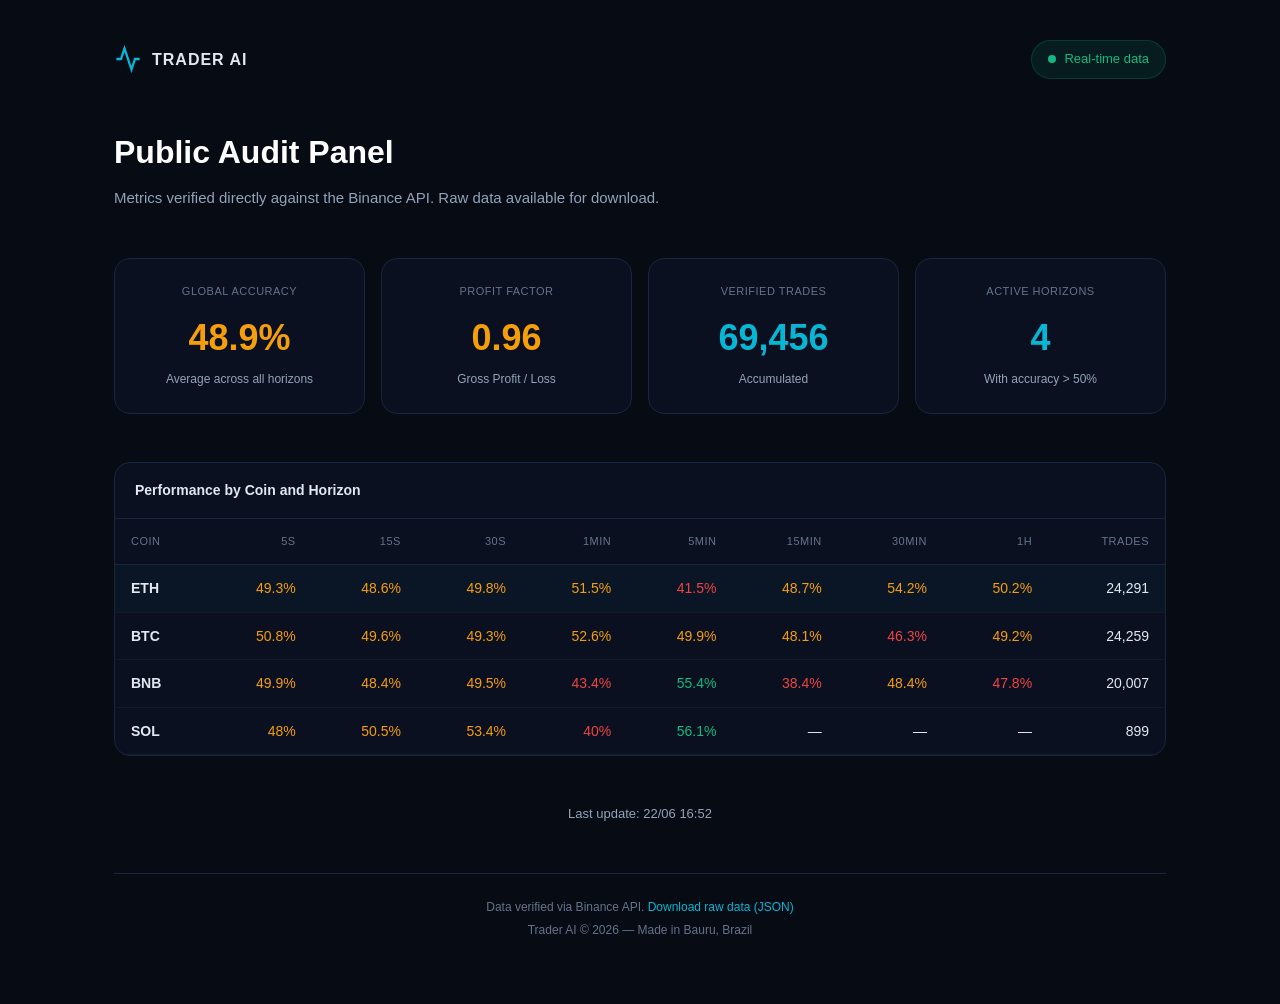
==== dashboard-en.html @ 975e0961 "Landing page e dashboard em inglês" ====
<!DOCTYPE html>
<html lang="en">
<head>
    <meta charset="UTF-8">
    <meta name="viewport" content="width=device-width, initial-scale=1.0">
    <title>Trader AI — Public Audit</title>
    <link rel="icon" href="data:,">
    <style>
        :root {
            --bg: #060b14;
            --bg-card: #0a1020;
            --border: #1a2540;
            --cyan: #06b6d4;
            --blue: #3b82f6;
            --green: #10b981;
            --red: #ef4444;
            --text: #e2e8f0;
            --text-dim: #94a3b8;
            --text-muted: #64748b;
        }

        * { margin: 0; padding: 0; box-sizing: border-box; }

        body {
            font-family: -apple-system, BlinkMacSystemFont, 'Segoe UI', 'Inter', Roboto, sans-serif;
            background: var(--bg);
            color: var(--text);
            line-height: 1.6;
            -webkit-font-smoothing: antialiased;
            min-height: 100vh;
        }

        .container {
            max-width: 1100px;
            margin: 0 auto;
            padding: 40px 24px;
        }

        /* Header */
        .header {
            display: flex;
            align-items: center;
            justify-content: space-between;
            margin-bottom: 48px;
            flex-wrap: wrap;
            gap: 16px;
        }

        .logo {
            display: flex;
            align-items: center;
            gap: 10px;
            color: var(--text);
            text-decoration: none;
            font-weight: 700;
            font-size: 16px;
            letter-spacing: 1px;
        }

        .logo svg {
            color: var(--cyan);
        }

        .status {
            display: flex;
            align-items: center;
            gap: 8px;
            padding: 8px 16px;
            background: rgba(16, 185, 129, 0.1);
            border: 1px solid rgba(16, 185, 129, 0.2);
            border-radius: 50px;
            font-size: 13px;
            color: var(--green);
        }

        .pulse {
            width: 8px;
            height: 8px;
            background: var(--green);
            border-radius: 50%;
            animation: pulse 2s infinite;
        }

        @keyframes pulse {
            0%, 100% { opacity: 1; }
            50% { opacity: 0.4; }
        }

        h1 {
            font-size: 32px;
            font-weight: 800;
            color: #fff;
            margin-bottom: 8px;
        }

        .subtitle {
            color: var(--text-dim);
            font-size: 15px;
            margin-bottom: 48px;
        }

        /* Cards */
        .cards-grid {
            display: grid;
            grid-template-columns: repeat(4, 1fr);
            gap: 16px;
            margin-bottom: 48px;
        }

        .card {
            background: var(--bg-card);
            border: 1px solid var(--border);
            border-radius: 16px;
            padding: 24px;
            text-align: center;
        }

        .card-label {
            font-size: 11px;
            color: var(--text-muted);
            text-transform: uppercase;
            letter-spacing: 0.5px;
            margin-bottom: 8px;
        }

        .card-value {
            font-size: 36px;
            font-weight: 800;
            color: var(--cyan);
        }

        .card-value.green { color: var(--green); }
        .card-value.yellow { color: #f59e0b; }

        .card-sub {
            font-size: 12px;
            color: var(--text-dim);
            margin-top: 4px;
        }

        /* Table */
        .table-section {
            background: var(--bg-card);
            border: 1px solid var(--border);
            border-radius: 16px;
            overflow: hidden;
            margin-bottom: 48px;
        }

        .table-header {
            padding: 16px 20px;
            border-bottom: 1px solid var(--border);
            font-size: 14px;
            font-weight: 600;
            color: var(--text);
        }

        .table-wrapper {
            overflow-x: auto;
        }

        table {
            width: 100%;
            border-collapse: collapse;
            font-size: 14px;
        }

        th {
            text-align: right;
            padding: 14px 16px;
            color: var(--text-muted);
            font-weight: 500;
            font-size: 11px;
            text-transform: uppercase;
            letter-spacing: 0.5px;
            border-bottom: 1px solid var(--border);
        }

        th:first-child { text-align: left; }

        td {
            text-align: right;
            padding: 12px 16px;
            border-bottom: 1px solid rgba(255,255,255,0.04);
            font-weight: 500;
        }

        td:first-child { text-align: left; font-weight: 600; }

        .up { color: var(--green); }
        .down { color: var(--red); }
        .neutral { color: #f59e0b; }

        .highlight-row {
            background: rgba(6, 182, 212, 0.03);
        }

        /* Footer */
        .footer {
            text-align: center;
            padding: 24px 0;
            border-top: 1px solid var(--border);
        }

        .footer p {
            color: var(--text-muted);
            font-size: 12px;
        }

        .footer a {
            color: var(--cyan);
            text-decoration: none;
        }

        .footer a:hover {
            text-decoration: underline;
        }

        .last-update {
            color: var(--text-dim);
            font-size: 13px;
            text-align: center;
            margin-bottom: 48px;
        }

        /* Loading */
        .loading {
            text-align: center;
            padding: 60px;
            color: var(--text-muted);
        }

        .loading-dots {
            display: flex;
            justify-content: center;
            gap: 6px;
            margin-bottom: 16px;
        }

        .loading-dots span {
            width: 8px;
            height: 8px;
            background: var(--cyan);
            border-radius: 50%;
            animation: bounce 1.4s infinite ease-in-out;
        }

        .loading-dots span:nth-child(1) { animation-delay: 0s; }
        .loading-dots span:nth-child(2) { animation-delay: 0.2s; }
        .loading-dots span:nth-child(3) { animation-delay: 0.4s; }

        @keyframes bounce {
            0%, 80%, 100% { transform: scale(0); }
            40% { transform: scale(1); }
        }

        /* Responsive */
        @media (max-width: 768px) {
            .cards-grid {
                grid-template-columns: repeat(2, 1fr);
            }
            .card-value {
                font-size: 28px;
            }
            h1 {
                font-size: 24px;
            }
        }
    </style>
</head>
<body>
    <div class="container">
        <!-- Header -->
        <div class="header">
            <a href="https://torch-ai-official.github.io/trader-ai/" class="logo">
                <svg width="28" height="28" viewBox="0 0 24 24" fill="none" stroke="currentColor" stroke-width="2">
                    <polyline points="22 12 18 12 15 21 9 3 6 12 2 12"/>
                </svg>
                <span>TRADER AI</span>
            </a>
            <div class="status">
                <span class="pulse"></span>
                Real-time data
            </div>
        </div>

        <h1>Public Audit Panel</h1>
        <p class="subtitle">Metrics verified directly against the Binance API. Raw data available for download.</p>

        <!-- Metrics Cards -->
        <div class="cards-grid" id="metrics-cards">
            <div class="loading">
                <div class="loading-dots">
                    <span></span><span></span><span></span>
                </div>
                <p>Loading metrics...</p>
            </div>
        </div>

        <!-- Performance Table -->
        <div class="table-section">
            <div class="table-header">Performance by Coin and Horizon</div>
            <div class="table-wrapper" id="performance-table">
                <div class="loading">
                    <div class="loading-dots">
                        <span></span><span></span><span></span>
                    </div>
                    <p>Loading performance data...</p>
                </div>
            </div>
        </div>

        <p class="last-update" id="update-time">Last update: --</p>

        <!-- Footer -->
        <div class="footer">
            <p>
                Data verified via Binance API. 
                <a href="dados.json" target="_blank">Download raw data (JSON)</a>
            </p>
            <p style="margin-top: 4px;">Trader AI &copy; 2026 — Made in Bauru, Brazil</p>
        </div>
    </div>

    <script>
        // Load data from JSON
        fetch('dados.json?t=' + new Date().getTime())
            .then(response => response.json())
            .then(data => {
                renderMetrics(data);
                renderPerformance(data);
                document.getElementById('update-time').innerText = 
                    'Last update: ' + (data.ultima_atualizacao || '--');
            })
            .catch(err => {
                console.error('Error loading data:', err);
                document.getElementById('metrics-cards').innerHTML = 
                    '<div class="loading"><p>⚠️ Data unavailable at the moment. The system may be updating.</p></div>';
            });

        function renderMetrics(data) {
            const grid = document.getElementById('metrics-cards');
            
            const acuraciaGeral = data.acuracia_geral || data.acuracia || 0;
            const profitFactor = data.profit_factor || 0;
            const totalTrades = data.total_trades || 0;
            const melhoresHorizontes = data.melhores_horizontes || 0;

            grid.innerHTML = `
                <div class="card">
                    <div class="card-label">Global Accuracy</div>
                    <div class="card-value ${acuraciaGeral >= 52 ? 'green' : 'yellow'}">${acuraciaGeral}%</div>
                    <div class="card-sub">Average across all horizons</div>
                </div>
                <div class="card">
                    <div class="card-label">Profit Factor</div>
                    <div class="card-value ${profitFactor >= 1.2 ? 'green' : 'yellow'}">${profitFactor}</div>
                    <div class="card-sub">Gross Profit / Loss</div>
                </div>
                <div class="card">
                    <div class="card-label">Verified Trades</div>
                    <div class="card-value">${Number(totalTrades).toLocaleString()}</div>
                    <div class="card-sub">Accumulated</div>
                </div>
                <div class="card">
                    <div class="card-label">Active Horizons</div>
                    <div class="card-value">${melhoresHorizontes}</div>
                    <div class="card-sub">With accuracy > 50%</div>
                </div>
            `;
        }

        function renderPerformance(data) {
            const tableDiv = document.getElementById('performance-table');
            
            if (!data.performance || data.performance.length === 0) {
                tableDiv.innerHTML = '<div class="loading"><p>📊 No performance data available yet.</p></div>';
                return;
            }

            let html = `
                <table>
                    <thead>
                        <tr>
                            <th>Coin</th>
                            <th>5s</th>
                            <th>15s</th>
                            <th>30s</th>
                            <th>1min</th>
                            <th>5min</th>
                            <th>15min</th>
                            <th>30min</th>
                            <th>1h</th>
                            <th>Trades</th>
                        </tr>
                    </thead>
                    <tbody>
            `;

            data.performance.forEach((moeda, idx) => {
                const rowClass = idx === 0 ? 'highlight-row' : '';
                html += `<tr class="${rowClass}">
                    <td><strong>${moeda.symbol}</strong></td>
                    ${moeda.acuracia_5s !== undefined ? `<td class="${getColor(moeda.acuracia_5s)}">${moeda.acuracia_5s}%</td>` : '<td>—</td>'}
                    ${moeda.acuracia_15s !== undefined ? `<td class="${getColor(moeda.acuracia_15s)}">${moeda.acuracia_15s}%</td>` : '<td>—</td>'}
                    ${moeda.acuracia_30s !== undefined ? `<td class="${getColor(moeda.acuracia_30s)}">${moeda.acuracia_30s}%</td>` : '<td>—</td>'}
                    ${moeda.acuracia_60s !== undefined ? `<td class="${getColor(moeda.acuracia_60s)}">${moeda.acuracia_60s}%</td>` : '<td>—</td>'}
                    ${moeda.acuracia_300s !== undefined ? `<td class="${getColor(moeda.acuracia_300s)}">${moeda.acuracia_300s}%</td>` : '<td>—</td>'}
                    ${moeda.acuracia_900s !== undefined ? `<td class="${getColor(moeda.acuracia_900s)}">${moeda.acuracia_900s}%</td>` : '<td>—</td>'}
                    ${moeda.acuracia_1800s !== undefined ? `<td class="${getColor(moeda.acuracia_1800s)}">${moeda.acuracia_1800s}%</td>` : '<td>—</td>'}
                    ${moeda.acuracia_3600s !== undefined ? `<td class="${getColor(moeda.acuracia_3600s)}">${moeda.acuracia_3600s}%</td>` : '<td>—</td>'}
                    <td>${Number(moeda.total_trades || 0).toLocaleString()}</td>
                </tr>`;
            });

            html += '</tbody></table>';
            tableDiv.innerHTML = html;
        }

        function getColor(valor) {
            if (valor >= 55) return 'up';
            if (valor >= 48) return 'neutral';
            return 'down';
        }
    </script>
</body>
</html>
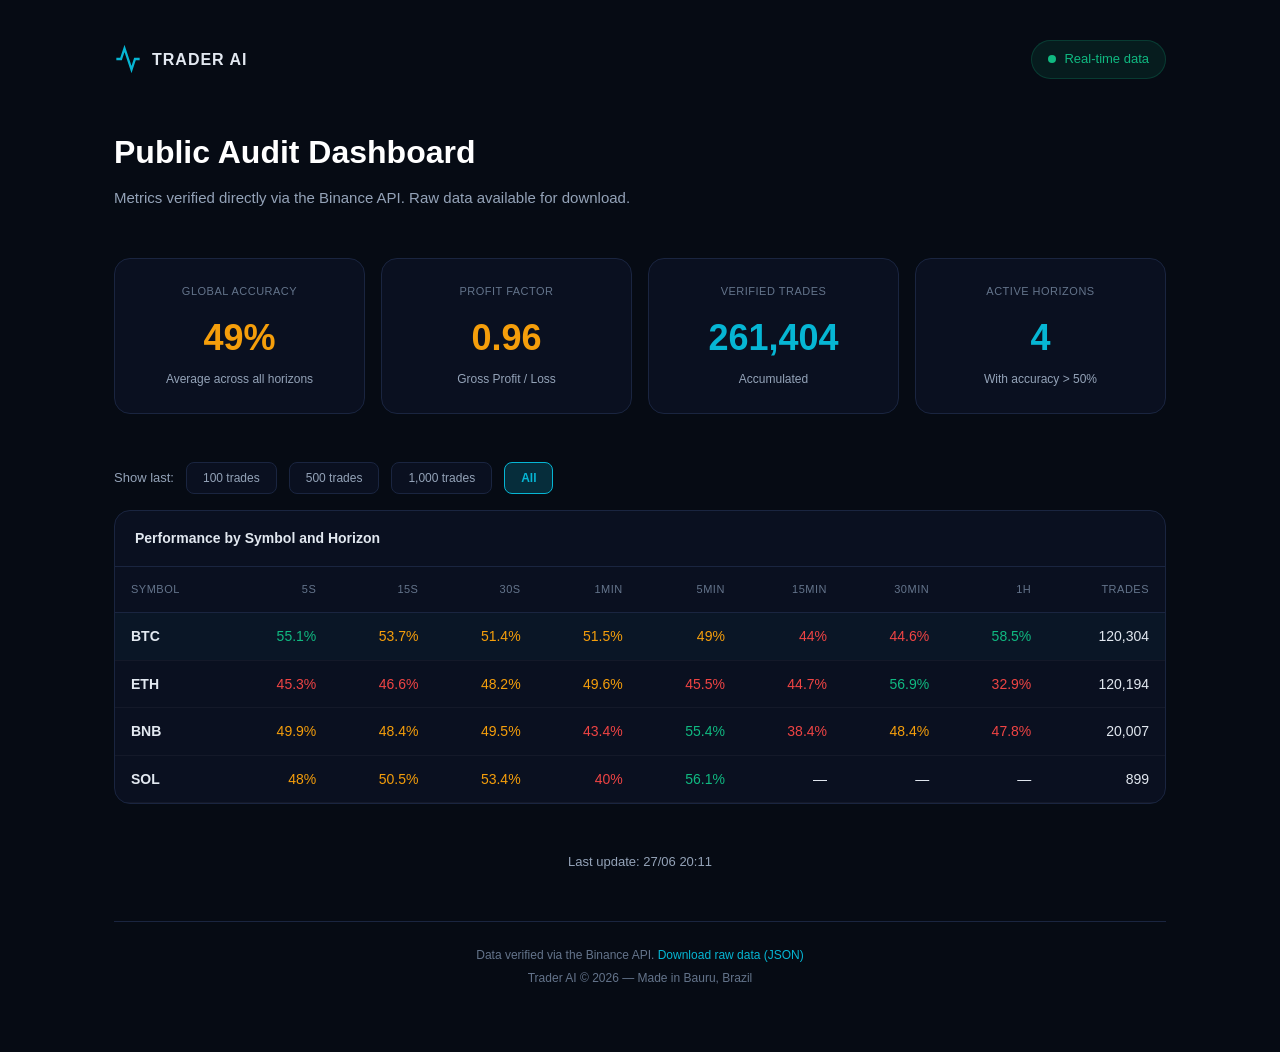
==== commit 2785fd18: "Dashboard com filtros, dados recentes, preparação lançamento 28/06" ====
--- a/dashboard-en.html
+++ b/dashboard-en.html
@@ -138,7 +138,7 @@
             margin-top: 4px;
         }
 
-        /* Table */
+        /* Tabela */
         .table-section {
             background: var(--bg-card);
             border: 1px solid var(--border);
@@ -245,6 +245,39 @@
             animation: bounce 1.4s infinite ease-in-out;
         }
 
+        .filter-bar {
+    display: flex;
+    align-items: center;
+    gap: 10px;
+    margin-bottom: 16px;
+    flex-wrap: wrap;
+        }
+
+        .filter-btn {
+            padding: 8px 16px;
+            border-radius: 8px;
+            border: 1px solid var(--border);
+            background: var(--bg-card);
+            color: var(--text-dim);
+            cursor: pointer;
+            font-size: 12px;
+            font-weight: 500;
+            transition: all 0.2s;
+        }
+
+        .filter-btn:hover {
+            border-color: var(--cyan);
+            color: #fff;
+            background: rgba(6,182,212,0.1);
+        }
+
+        .filter-btn.active {
+            background: rgba(6,182,212,0.2);
+            border-color: var(--cyan);
+            color: var(--cyan);
+            font-weight: 600;
+        }
+
         .loading-dots span:nth-child(1) { animation-delay: 0s; }
         .loading-dots span:nth-child(2) { animation-delay: 0.2s; }
         .loading-dots span:nth-child(3) { animation-delay: 0.4s; }
@@ -254,7 +287,7 @@
             40% { transform: scale(1); }
         }
 
-        /* Responsive */
+        /* Responsivo */
         @media (max-width: 768px) {
             .cards-grid {
                 grid-template-columns: repeat(2, 1fr);
@@ -284,10 +317,10 @@
             </div>
         </div>
 
-        <h1>Public Audit Panel</h1>
-        <p class="subtitle">Metrics verified directly against the Binance API. Raw data available for download.</p>
-
-        <!-- Metrics Cards -->
+        <h1>Public Audit Dashboard</h1>
+        <p class="subtitle">Metrics verified directly via the Binance API. Raw data available for download.</p>
+
+        <!-- Cards de Métricas -->
         <div class="cards-grid" id="metrics-cards">
             <div class="loading">
                 <div class="loading-dots">
@@ -297,9 +330,18 @@
             </div>
         </div>
 
-        <!-- Performance Table -->
+        <!-- Add before the table -->
+        <div class="filter-bar" style="display:flex;align-items:center;gap:12px;margin-bottom:16px;">
+            <span style="font-size:13px;color:#94a3b8;">Show last:</span>
+            <button onclick="filtrarTrades(100)" class="filter-btn">100 trades</button>
+            <button onclick="filtrarTrades(500)" class="filter-btn">500 trades</button>
+            <button onclick="filtrarTrades(1000)" class="filter-btn">1,000 trades</button>
+            <button onclick="filtrarTrades(0)" class="filter-btn active">All</button>
+        </div>
+
+        <!-- Tabela de Performance -->
         <div class="table-section">
-            <div class="table-header">Performance by Coin and Horizon</div>
+            <div class="table-header">Performance by Symbol and Horizon</div>
             <div class="table-wrapper" id="performance-table">
                 <div class="loading">
                     <div class="loading-dots">
@@ -315,7 +357,7 @@
         <!-- Footer -->
         <div class="footer">
             <p>
-                Data verified via Binance API. 
+                Data verified via the Binance API. 
                 <a href="dados.json" target="_blank">Download raw data (JSON)</a>
             </p>
             <p style="margin-top: 4px;">Trader AI &copy; 2026 — Made in Bauru, Brazil</p>
@@ -323,24 +365,55 @@
     </div>
 
     <script>
-        // Load data from JSON
-        fetch('dados.json?t=' + new Date().getTime())
-            .then(response => response.json())
-            .then(data => {
-                renderMetrics(data);
-                renderPerformance(data);
-                document.getElementById('update-time').innerText = 
-                    'Last update: ' + (data.ultima_atualizacao || '--');
+        let dadosAcumulados = null;
+        let cacheJanelas = {};   // {100: dados, 500: dados, 1000: dados}
+
+        // Load accumulated data on startup
+        fetch('dados.json?t=' + Date.now())
+            .then(r => r.json())
+            .then(acumulado => {
+                dadosAcumulados = acumulado;
+                renderMetrics(acumulado);
+                renderPerformance(acumulado, 0);
+                document.getElementById('update-time').innerText =
+                    'Last update: ' + (acumulado.ultima_atualizacao || '--');
             })
-            .catch(err => {
-                console.error('Error loading data:', err);
-                document.getElementById('metrics-cards').innerHTML = 
-                    '<div class="loading"><p>⚠️ Data unavailable at the moment. The system may be updating.</p></div>';
-            });
+            .catch(err => console.error('Error loading data:', err));
+
+        function filtrarTrades(n) {
+            document.querySelectorAll('.filter-btn').forEach(b => b.classList.remove('active'));
+            event.target.classList.add('active');
+
+            if (n === 0) {
+                renderPerformance(dadosAcumulados, 0);
+                return;
+            }
+
+            // If already cached, use directly
+            if (cacheJanelas[n]) {
+                renderPerformance(cacheJanelas[n], n);
+                return;
+            }
+
+            // Fetch the file for the specific window
+            document.getElementById('performance-table').innerHTML =
+                '<div class="loading"><div class="loading-dots"><span></span><span></span><span></span></div><p>Loading last ' + n + ' trades...</p></div>';
+
+            fetch(`dados_${n}.json?t=` + Date.now())
+                .then(r => r.json())
+                .then(dados => {
+                    cacheJanelas[n] = dados;
+                    renderPerformance(dados, n);
+                })
+                .catch(() => {
+                    // Fallback: if the file does not exist yet, notify the user
+                    document.getElementById('performance-table').innerHTML =
+                        '<div class="loading"><p>⌛ Windowed data not available yet — please wait for the next update cycle.</p></div>';
+                });
+        }
 
         function renderMetrics(data) {
             const grid = document.getElementById('metrics-cards');
-            
             const acuraciaGeral = data.acuracia_geral || data.acuracia || 0;
             const profitFactor = data.profit_factor || 0;
             const totalTrades = data.total_trades || 0;
@@ -370,8 +443,15 @@
             `;
         }
 
-        function renderPerformance(data) {
+        function renderPerformance(data, filtroN) {
             const tableDiv = document.getElementById('performance-table');
+            const tableHeader = document.querySelector('.table-header');
+            
+            if (filtroN > 0) {
+                tableHeader.innerHTML = `Performance <span style="font-size:11px;color:var(--cyan);">(last ${filtroN} trades)</span>`;
+            } else {
+                tableHeader.innerHTML = 'Performance by Symbol and Horizon';
+            }
             
             if (!data.performance || data.performance.length === 0) {
                 tableDiv.innerHTML = '<div class="loading"><p>📊 No performance data available yet.</p></div>';
@@ -382,7 +462,7 @@
                 <table>
                     <thead>
                         <tr>
-                            <th>Coin</th>
+                            <th>Symbol</th>
                             <th>5s</th>
                             <th>15s</th>
                             <th>30s</th>
